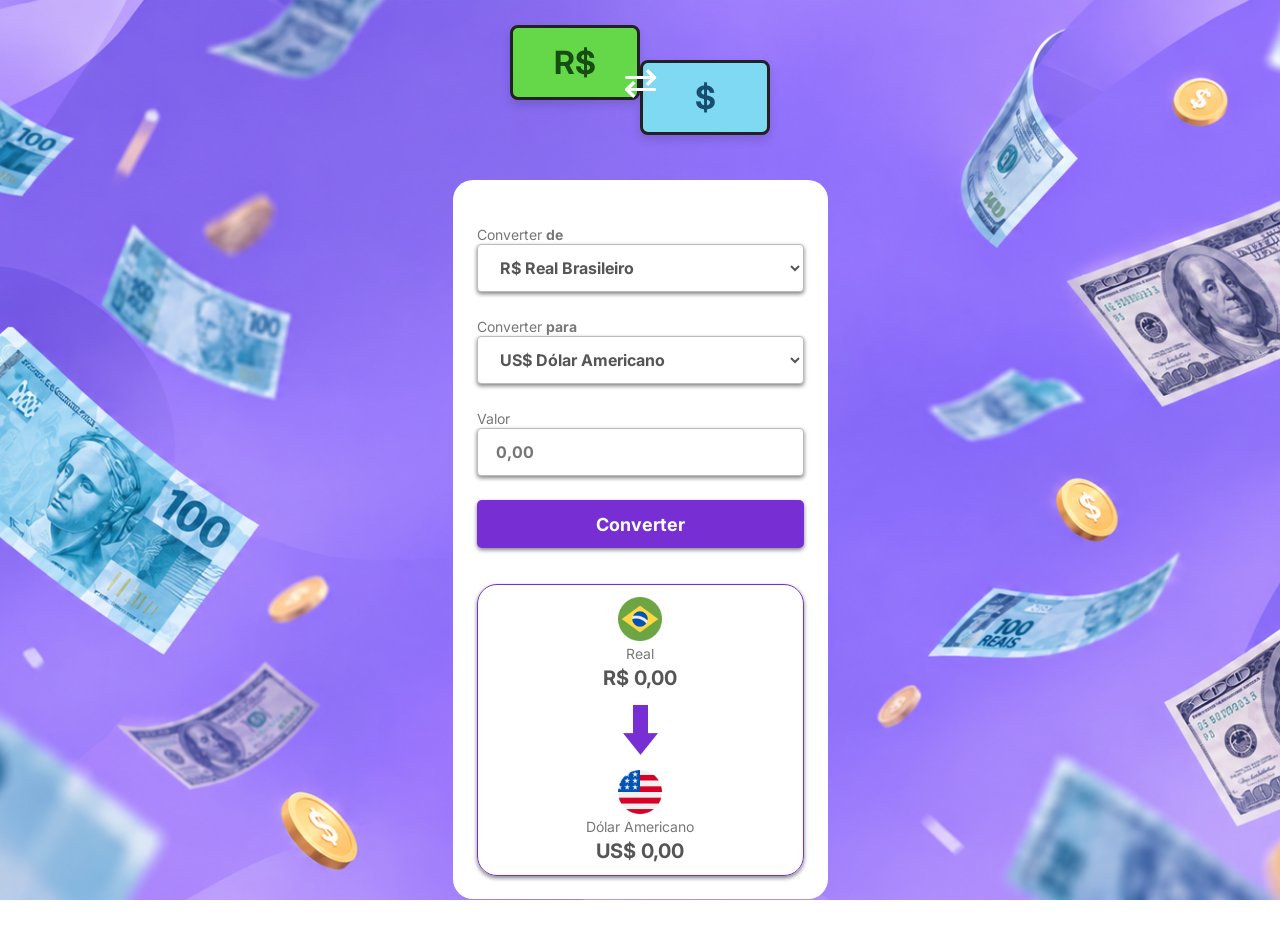
==== ConversorMoedas/index.html @ cb60b382 "Commit - Conversor de moedas" ====
<!DOCTYPE html>
<html lang="pt-BR">

<head>
    <meta charset="UTF-8">
    <meta name="viewport" content="width=device-width, initial-scale=1.0">
    <link rel="preconnect" href="https://fonts.googleapis.com">
    <link rel="preconnect" href="https://fonts.gstatic.com" crossorigin>
    <link
        href="https://fonts.googleapis.com/css2?family=Inter:ital,opsz,wght@0,14..32,100..900;1,14..32,100..900&display=swap"
        rel="stylesheet">
    <link rel="stylesheet" href="./style.css">
    
    <title>Conversor de Moedas</title>
</head>

<body>
    
<!-- Animação das notas de dinheiro -->
<div class="money-animation" aria-label="Animação de conversão de moedas">

    <div class="note note-real">
        <span>R$</span>
    </div>

    <div class="exchange-arrow">⇄</div>

    <div class="note note-dollar">
        <span>$</span>
    </div>

</div>

    <main>
        <label>
            Converter <b>de</b>
            <select>
                <option>R$ Real Brasileiro</option>
            </select>
        </label>

        <label>
            Converter <b>para</b>
            <select class="converted-currency">
                <option value="dolar">US$ Dólar Americano</option>
                <option value="euro">€ Euro</option>
                <option value="libra">£ Libra</option>
            </select>
        </label>

        <label>
            Valor
            <input class="values-input" placeholder="0,00" type="number">
        </label>

        <button id="convert-button">Converter</button>

        <section>
            <div class="currency-box">
                <img class="BRAflag"src="./assets/BRL.png" alt="converter-brl">
                <p class="currency">Real</p>
                <p class="currency-value">R$ 0,00</p>
            </div>

            <img class="arrow" src="./assets/Vector.png" alt="seta">

            <div class="currency-box">
                <img class="USAflag" src="./assets/dolarEUA.png" alt="convertida-dolar">
                <p class="currency" id="currency-name">Dólar Americano</p>
                <p class="converted-currency-value">US$ 0,00</p>
            </div>

        </section>
    </main>

</body>

<script src="./script.js"></script>

</html>
---- ConversorMoedas/style.css ----
* {
    margin: 0;
    padding: 0;
    box-sizing: border-box;
    font-family: "Inter", sans-serif;
    outline: none;
}

body {
    background-image: url(./assets/page-bkground.png);
    background-size: cover;
    background-attachment: fixed;
    background-repeat: no-repeat;
    background-position: center;
}

.logo {
    width: 300px;
    display: block;
    margin: 20px auto;
}

main {
    width: 375px;
    background: #fff;
    border-radius: 20px;
    margin: 0 auto 40px;
    padding: 44px 24px 23px;
}

label {
    color: #777777;
    font-size: 14px;
    font-weight: 400;
}

select, input {
    background: #FFFFFF;
    border: 1px solid #BBBBBB;
    border-radius: 4px;
    height: 48px;
    margin-bottom: 24px;
    padding-left: 18px;
    font-size: 16px;
    font-weight: 700;
    color: #555555;
    cursor: pointer;
    width: 100%;
    box-shadow: 0 2px 4px 0 gray;
}

button {
    background: #772FD3;
    border-radius: 5px;
    width: 100%;
    border: none;
    color: #FFFFFF;
    height: 48px;
    font-size: 18px;
    font-weight: 700;
    cursor: pointer;
    box-shadow: 0 2px 4px 0 gray;
}

button:hover {
    opacity: 0.8;
}

button:active {
    opacity: 0.6;
}

section {
    border: 1px solid #772FD3;
    border-radius: 20px;
    margin-top: 36px;
    padding: 12px;
    display: flex;
    flex-direction: column;
    align-items: center;
    box-shadow: 0 2px 4px 0 gray;
}

.arrow {
    margin: 15px 0;
}

.currency-box{
    display: flex;
    flex-direction: column;
    align-items: center;
    gap: 4px;
}

.currency {
    color: #777777;
    font-size: 14px;
}

.currency-value, .converted-currency-value {
    color: #555555;
    font-weight: 700;
    font-size: 20px;
}

.BRAflag, .USAflag {
    width: 44px;
    height: 44px;
}


/* Área da animação */
.money-animation {
    position: relative;
    width: 280px;
    height: 160px;
    margin: 0 auto 20px;

    display: flex;
    align-items: center;
    justify-content: center;
}

/* Estilo compartilhado pelas notas */
.note {
    width: 130px;
    height: 75px;
    border: 3px solid #222;
    border-radius: 8px;

    display: flex;
    align-items: center;
    justify-content: center;

    font-size: 32px;
    font-weight: bold;
    box-shadow: 0 5px 10px #0002;

    position: absolute;
}

/* Nota de real */
.note-real {
    background: #65d84a;
    color: #174d12;
    left: 10px;
    top: 25px;
    z-index: 2;
}

/* Nota de dólar */
.note-dollar {
    background: #80d9f2;
    color: #174e70;
    right: 10px;
    bottom: 25px;
    z-index: 1;
}

/* Símbolo de conversão */
.exchange-arrow {
    position: absolute;
    font-size: 42px;
    color: white;
    z-index: 3;
}


/* Movimento da nota de real */
.note-real {
    animation: moveReal 2.5s ease-in-out infinite;
}

/* Movimento da nota de dólar */
.note-dollar {
    animation: moveDollar 2.5s ease-in-out infinite;
}

/* A nota verde flutua */
@keyframes moveReal {
    0%, 100% {
        transform: translate(0, 0) rotate(-5deg);
    }

    50% {
        transform: translate(12px, -12px) rotate(3deg);
    }
}

/* A nota azul flutua no sentido contrário */
@keyframes moveDollar {
    0%, 100% {
        transform: translate(0, 0) rotate(5deg);
    }

    50% {
        transform: translate(-12px, 12px) rotate(-3deg);
    }
}
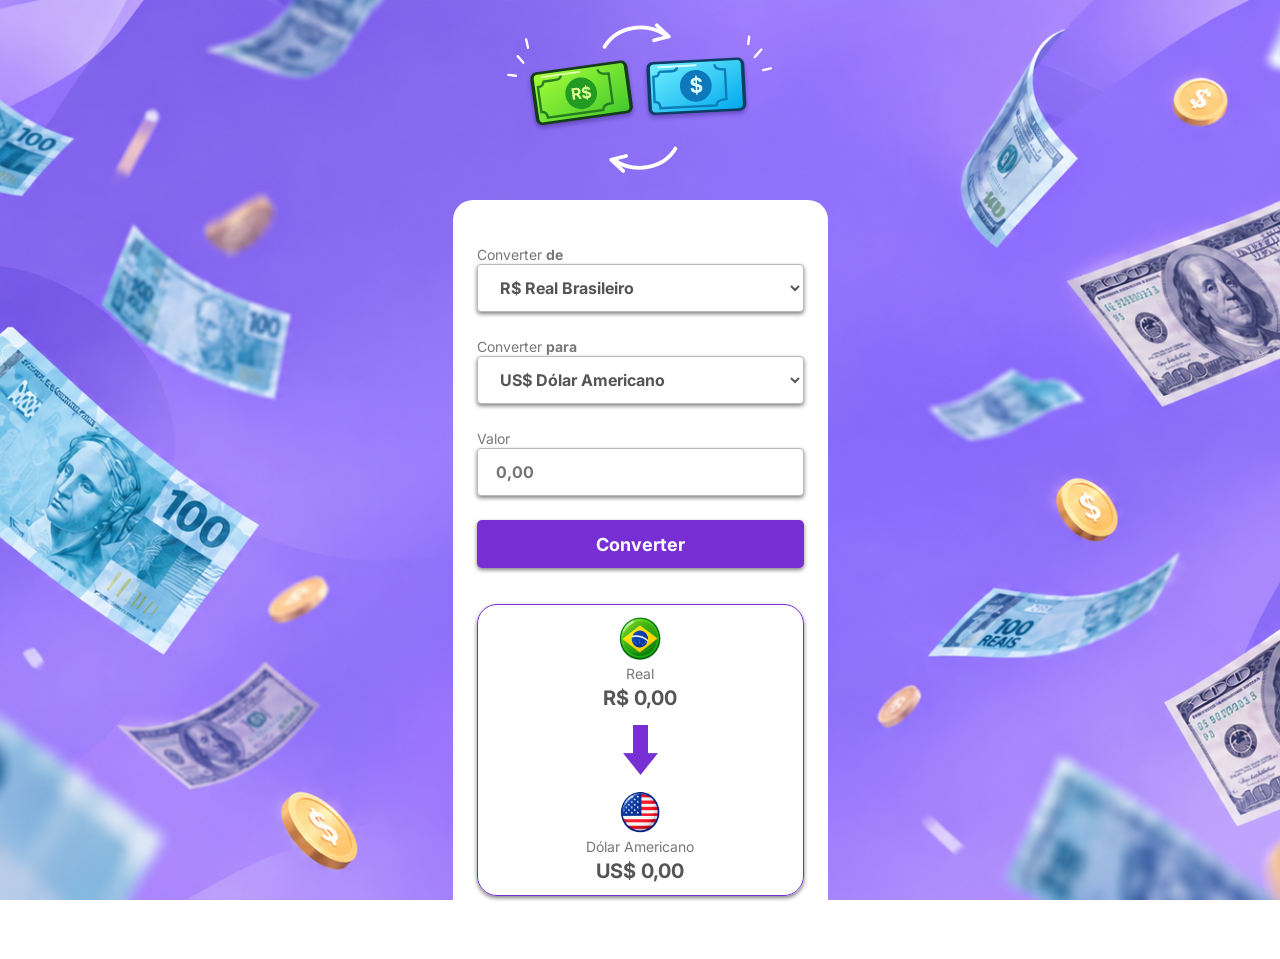
==== commit b938c66e: "alterações na animação e add moedas" ====
--- a/ConversorMoedas/index.html
+++ b/ConversorMoedas/index.html
@@ -10,26 +10,105 @@
         href="https://fonts.googleapis.com/css2?family=Inter:ital,opsz,wght@0,14..32,100..900;1,14..32,100..900&display=swap"
         rel="stylesheet">
     <link rel="stylesheet" href="./style.css">
-    
+
     <title>Conversor de Moedas</title>
 </head>
 
 <body>
-    
-<!-- Animação das notas de dinheiro -->
-<div class="money-animation" aria-label="Animação de conversão de moedas">
 
-    <div class="note note-real">
-        <span>R$</span>
+
+    <!-- Animação das notas de dinheiro -->
+    <div class="money-animation" aria-label="Animação de conversão de moedas">
+
+        <svg class="money-svg" viewBox="0 0 300 170" role="img" aria-hidden="true">
+
+            <defs>
+                <!-- Gradientes da nota verde -->
+                <linearGradient id="greenBill" x1="0" y1="0" x2="1" y2="1">
+                    <stop offset="0%" stop-color="#a5ff38" />
+                    <stop offset="100%" stop-color="#43c92c" />
+                </linearGradient>
+
+                <!-- Gradientes da nota azul -->
+                <linearGradient id="blueBill" x1="0" y1="0" x2="1" y2="1">
+                    <stop offset="0%" stop-color="#72efff" />
+                    <stop offset="100%" stop-color="#00a9ed" />
+                </linearGradient>
+
+                <filter id="billShadow" x="-30%" y="-30%" width="160%" height="170%">
+                    <feDropShadow dx="0" dy="3" stdDeviation="2" flood-color="#24105b" flood-opacity=".35" />
+                </filter>
+            </defs>
+
+            <!-- Seta superior -->
+            <path class="arrow arrow-top" d="M112 28 C126 5 157 2 177 15" fill="none" stroke="#ffffff" stroke-width="4"
+                stroke-linecap="round" />
+            <path d="M168 5 L181 17 L165 21" fill="none" stroke="#ffffff" stroke-width="4" stroke-linecap="round"
+                stroke-linejoin="round" />
+
+            <!-- Seta inferior -->
+            <path class="arrow arrow-bottom" d="M188 137 C174 160 143 163 123 150" fill="none" stroke="#ffffff"
+                stroke-width="4" stroke-linecap="round" />
+            <path d="M132 161 L119 149 L135 145" fill="none" stroke="#ffffff" stroke-width="4" stroke-linecap="round"
+                stroke-linejoin="round" />
+
+            <!-- Detalhes de brilho à esquerda -->
+            <g class="sparkles" stroke="#ffffff" stroke-width="2.5" stroke-linecap="round">
+                <path d="M25 45 L19 38" />
+                <path d="M17 59 L9 58" />
+                <path d="M30 29 L28 20" />
+                <path d="M273 39 L280 31" />
+                <path d="M282 53 L290 51" />
+                <path d="M266 25 L267 17" />
+            </g>
+
+            <!-- Nota verde: real brasileiro -->
+            <g class="bill bill-real" filter="url(#billShadow)">
+                <g transform="rotate(-8 100 77)">
+                    <rect x="35" y="47" width="105" height="57" rx="7" fill="#173b1a" />
+                    <rect x="38" y="49" width="99" height="53" rx="5" fill="url(#greenBill)" stroke="#173b1a"
+                        stroke-width="1.5" />
+
+                    <!-- Moldura interna -->
+                    <path d="M48 58 H62 Q68 58 68 53
+                         M108 53 Q108 59 119 59 V91
+                         Q108 91 108 97 H48
+                         Q48 90 42 90 V63 Q49 63 48 58" fill="none" stroke="#267d24" stroke-width="2.5" />
+
+                    <!-- Círculo e símbolo -->
+                    <circle cx="87" cy="76" r="17" fill="#249b20" />
+                    <text x="87" y="82" text-anchor="middle" font-size="17" font-weight="bold" fill="#d9ff91">R$</text>
+
+                    <!-- Brilho da nota -->
+                    <path d="M48 53 H88" stroke="#e5ffb4" stroke-width="2" stroke-linecap="round" />
+                </g>
+            </g>
+
+            <!-- Nota azul: dólar americano -->
+            <g class="bill bill-dollar" filter="url(#billShadow)">
+                <g transform="rotate(-3 207 73)">
+                    <rect x="158" y="42" width="105" height="57" rx="7" fill="#103d65" />
+                    <rect x="161" y="44" width="99" height="53" rx="5" fill="url(#blueBill)" stroke="#103d65"
+                        stroke-width="1.5" />
+
+                    <!-- Moldura interna -->
+                    <path d="M171 53 H185 Q191 53 191 48
+                         M231 48 Q231 54 242 54 V86
+                         Q231 86 231 92 H171
+                         Q171 85 165 85 V58 Q172 58 171 53" fill="none" stroke="#087bb7" stroke-width="2.5" />
+
+                    <!-- Círculo e símbolo -->
+                    <circle cx="210" cy="70" r="17" fill="#0878ba" />
+                    <text x="210" y="77" text-anchor="middle" font-size="22" font-weight="bold" fill="#d8faff">$</text>
+
+                    <!-- Brilho da nota -->
+                    <path d="M171 48 H211" stroke="#d8ffff" stroke-width="2" stroke-linecap="round" />
+                </g>
+            </g>
+
+        </svg>
     </div>
 
-    <div class="exchange-arrow">⇄</div>
-
-    <div class="note note-dollar">
-        <span>$</span>
-    </div>
-
-</div>
 
     <main>
         <label>
@@ -45,6 +124,7 @@
                 <option value="dolar">US$ Dólar Americano</option>
                 <option value="euro">€ Euro</option>
                 <option value="libra">£ Libra</option>
+                <option value="yuan">¥ Yuan Chinês</option>
             </select>
         </label>
 
@@ -57,7 +137,7 @@
 
         <section>
             <div class="currency-box">
-                <img class="BRAflag"src="./assets/BRL.png" alt="converter-brl">
+                <img class="BRAflag" src="./assets/BRA.png" alt="converter-brl">
                 <p class="currency">Real</p>
                 <p class="currency-value">R$ 0,00</p>
             </div>
@@ -65,7 +145,7 @@
             <img class="arrow" src="./assets/Vector.png" alt="seta">
 
             <div class="currency-box">
-                <img class="USAflag" src="./assets/dolarEUA.png" alt="convertida-dolar">
+                <img class="USAflag" src="./assets/EUA.png" alt="convertida-dolar">
                 <p class="currency" id="currency-name">Dólar Americano</p>
                 <p class="converted-currency-value">US$ 0,00</p>
             </div>
--- a/ConversorMoedas/style.css
+++ b/ConversorMoedas/style.css
@@ -109,91 +109,115 @@
 }
 
 
-/* Área da animação */
+/* Área da ilustração */
 .money-animation {
     position: relative;
     width: 280px;
     height: 160px;
-    margin: 0 auto 20px;
-
-    display: flex;
-    align-items: center;
-    justify-content: center;
-}
-
-/* Estilo compartilhado pelas notas */
-.note {
-    width: 130px;
-    height: 75px;
-    border: 3px solid #222;
-    border-radius: 8px;
-
-    display: flex;
-    align-items: center;
-    justify-content: center;
-
-    font-size: 32px;
-    font-weight: bold;
-    box-shadow: 0 5px 10px #0002;
-
-    position: absolute;
-}
-
-/* Nota de real */
-.note-real {
-    background: #65d84a;
-    color: #174d12;
-    left: 10px;
-    top: 25px;
-    z-index: 2;
-}
-
-/* Nota de dólar */
-.note-dollar {
-    background: #80d9f2;
-    color: #174e70;
-    right: 10px;
-    bottom: 25px;
-    z-index: 1;
-}
-
-/* Símbolo de conversão */
-.exchange-arrow {
-    position: absolute;
-    font-size: 42px;
-    color: white;
-    z-index: 3;
-}
-
-
-/* Movimento da nota de real */
-.note-real {
-    animation: moveReal 2.5s ease-in-out infinite;
-}
-
-/* Movimento da nota de dólar */
-.note-dollar {
-    animation: moveDollar 2.5s ease-in-out infinite;
-}
-
-/* A nota verde flutua */
-@keyframes moveReal {
-    0%, 100% {
-        transform: translate(0, 0) rotate(-5deg);
-    }
-
-    50% {
-        transform: translate(12px, -12px) rotate(3deg);
-    }
-}
-
-/* A nota azul flutua no sentido contrário */
-@keyframes moveDollar {
-    0%, 100% {
-        transform: translate(0, 0) rotate(5deg);
-    }
-
-    50% {
-        transform: translate(-12px, 12px) rotate(-3deg);
-    }
-}
+    margin: 20px auto 20px;
+}
+
+/* SVG ocupa a área da animação */
+.money-svg {
+    display: block;
+    width: 100%;
+    height: 100%;
+    overflow: visible;
+}
+
+/* Movimento da nota verde */
+.bill-real {
+    transform-box: view-box;
+    transform-origin: 87px 76px;
+    animation: floatReal 2.5s ease-in-out infinite;
+}
+
+/* Movimento da nota azul */
+.bill-dollar {
+    transform-box: view-box;
+    transform-origin: 210px 70px;
+    animation: floatDollar 2.5s ease-in-out infinite;
+}
+
+/* Movimento sutil das setas */
+.arrow-top {
+    animation: arrowTop 2.5s ease-in-out infinite;
+}
+
+.arrow-bottom {
+    animation: arrowBottom 2.5s ease-in-out infinite;
+}
+
+/* Pequena pulsação dos brilhos */
+.sparkles {
+    transform-box: view-box;
+    transform-origin: center;
+    animation: sparkle 1.8s ease-in-out infinite alternate;
+}
+
+/* A nota verde flutua para cima */
+@keyframes floatReal {
+    0%, 100% {
+        transform: translate(0, 0) rotate(0deg);
+    }
+
+    50% {
+        transform: translate(-3px, -5px) rotate(-2deg);
+    }
+}
+
+/* A nota azul se movimenta no sentido oposto */
+@keyframes floatDollar {
+    0%, 100% {
+        transform: translate(0, 0) rotate(0deg);
+    }
+
+    50% {
+        transform: translate(3px, 5px) rotate(2deg);
+    }
+}
+
+@keyframes arrowTop {
+    0%, 100% {
+        opacity: 0.8;
+        transform: translateY(2px);
+    }
+
+    50% {
+        opacity: 1;
+        transform: translateY(-2px);
+    }
+}
+
+@keyframes arrowBottom {
+    0%, 100% {
+        opacity: 1;
+        transform: translateY(-2px);
+    }
+
+    50% {
+        opacity: 0.8;
+        transform: translateY(2px);
+    }
+}
+
+@keyframes sparkle {
+    from {
+        opacity: 0.55;
+    }
+
+    to {
+        opacity: 1;
+    }
+}
+
+/* Respeita a preferência por movimento reduzido */
+@media (prefers-reduced-motion: reduce) {
+    .bill-real,
+    .bill-dollar,
+    .arrow-top,
+    .arrow-bottom,
+    .sparkles {
+        animation: none;
+    }
+}
